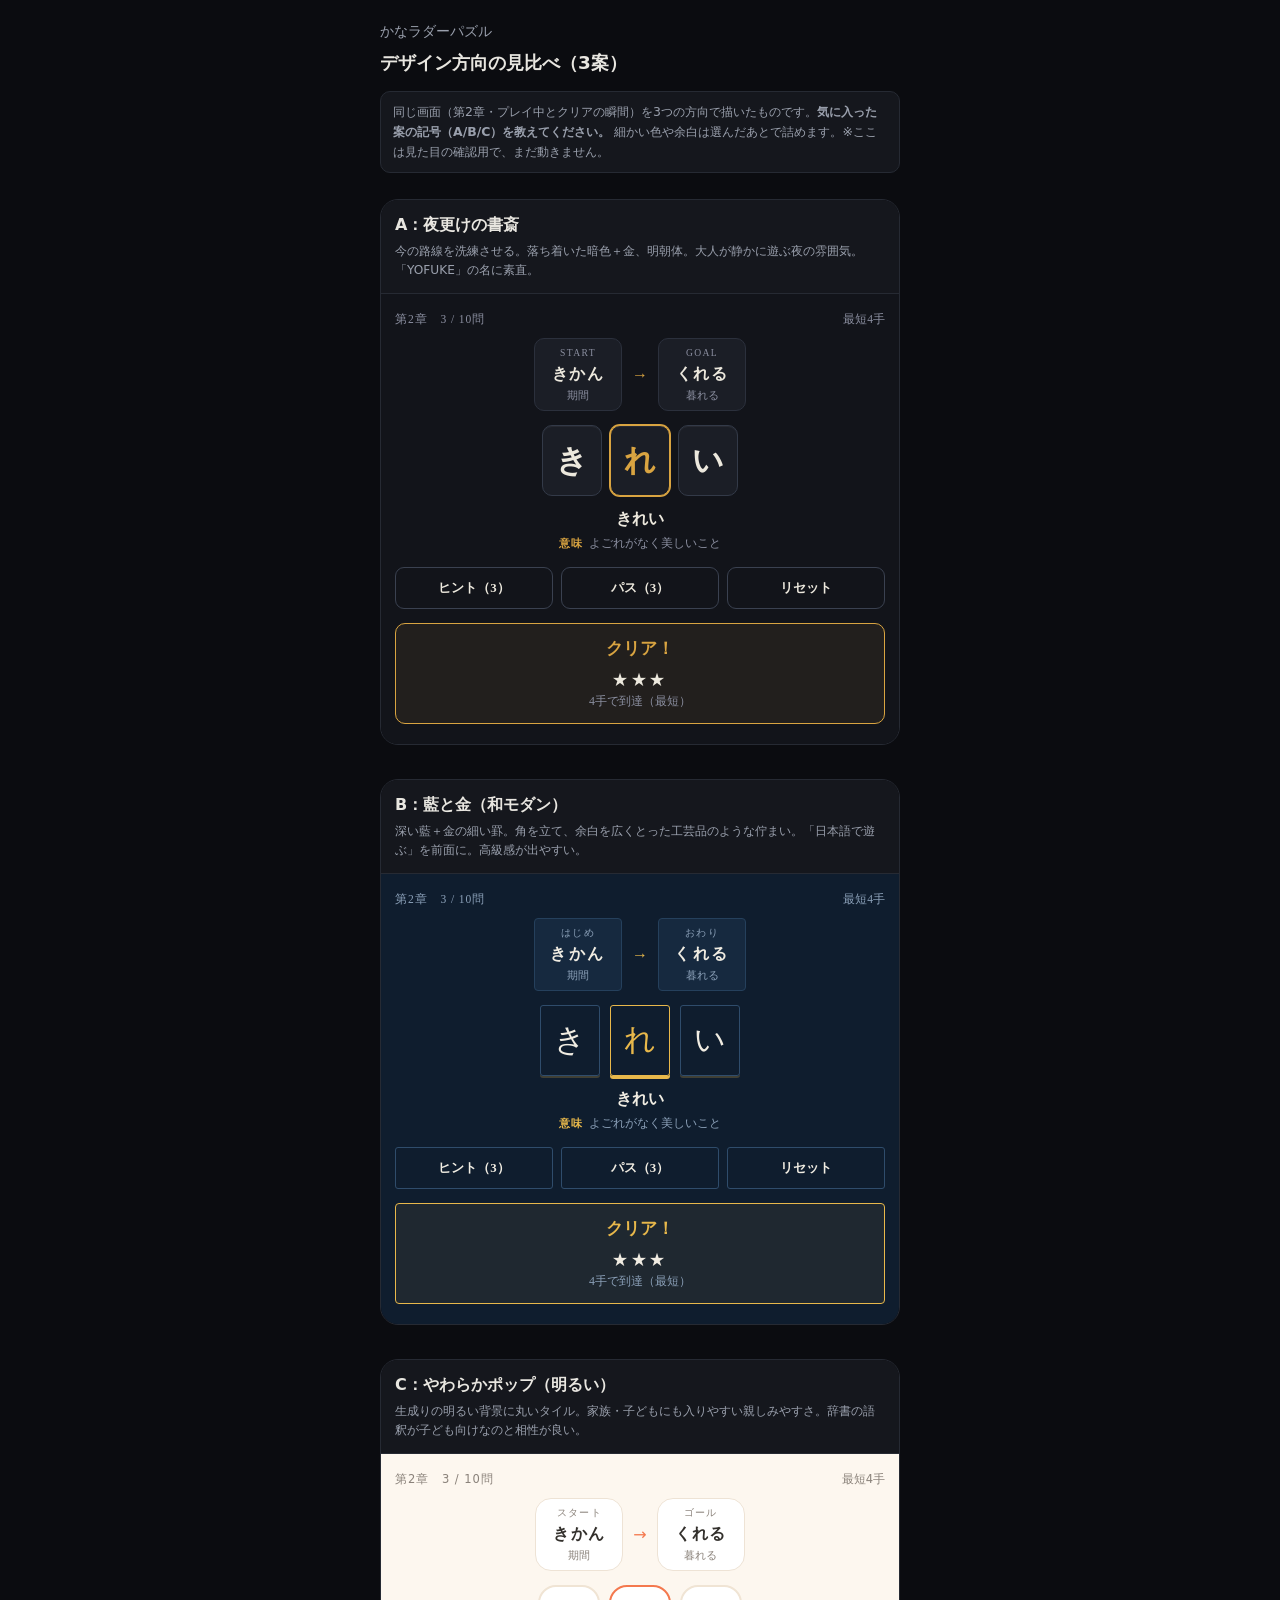
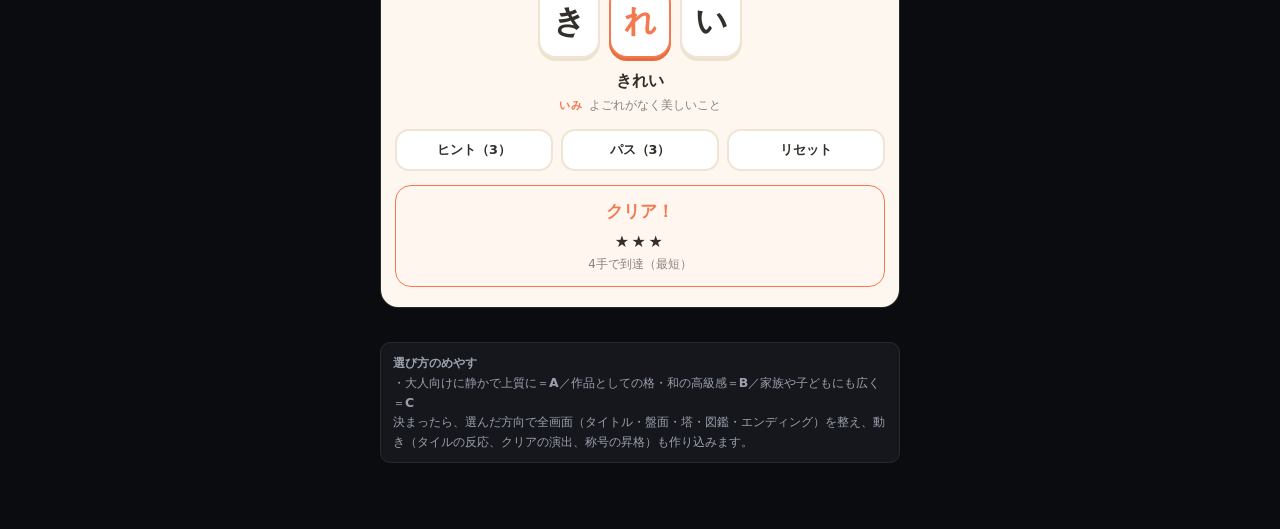
==== preview-p5-design/index.html @ 4128c2fc "publish(p5): デザイン方向の見比べページ(A/B/C)を公開 制作main 6411d1f のdesign/directions.html を preview-p5-design/ へ。n" ====
<!DOCTYPE html>
<html lang="ja">
<head>
<meta charset="UTF-8" />
<meta name="viewport" content="width=device-width, initial-scale=1.0, viewport-fit=cover" />
<meta name="robots" content="noindex,nofollow" />
<title>かなラダーパズル｜デザイン方向 見比べ</title>
<style>
  *{box-sizing:border-box}
  html,body{margin:0;padding:0}
  body{
    font-family:"Hiragino Sans","Noto Sans JP","Yu Gothic",system-ui,sans-serif;
    background:#0b0c10;color:#e8e6e0;line-height:1.6;
    padding:calc(env(safe-area-inset-top) + 20px) 14px calc(env(safe-area-inset-bottom) + 40px);
  }
  .wrap{max-width:520px;margin:0 auto}
  .lead{font-size:.86rem;color:#9aa0ad;margin:0 0 6px}
  h1{font-size:1.15rem;margin:0 0 6px}
  .note{font-size:.78rem;color:#9aa0ad;background:#15171d;border:1px solid #262a33;border-radius:10px;padding:10px 12px;margin:14px 0 26px}

  /* ── 各案の枠 ── */
  .dir{margin:0 0 34px;border-radius:18px;overflow:hidden;border:1px solid #262a33}
  .dir-head{padding:12px 14px;background:#15171d;border-bottom:1px solid #262a33}
  .dir-name{font-size:1rem;font-weight:700;margin:0}
  .dir-desc{font-size:.76rem;color:#9aa0ad;margin:4px 0 0}
  .screen{padding:16px 14px 20px}

  /* ── 共通の画面パーツ（配色は各案の変数で上書き） ── */
  .s{background:var(--bg);color:var(--fg);font-family:var(--font)}
  .s .bar{display:flex;justify-content:space-between;align-items:baseline;font-size:.72rem;color:var(--dim);margin-bottom:10px}
  .s .chap{letter-spacing:.08em}
  .s .goal{display:flex;align-items:center;justify-content:center;gap:10px;margin:0 0 14px}
  .s .gw{text-align:center;padding:6px 10px;border-radius:var(--r-sm);background:var(--surface);border:1px solid var(--line);min-width:88px}
  .s .gl{display:block;font-size:.6rem;color:var(--dim);letter-spacing:.14em}
  .s .gr{display:block;font-size:1.02rem;font-weight:700;letter-spacing:.08em}
  .s .gg{display:block;font-size:.68rem;color:var(--dim)}
  .s .arrow{color:var(--accent);font-size:1rem}
  .s .tiles{display:flex;gap:var(--tile-gap);justify-content:center;margin:6px 0 10px}
  .s .tile{
    width:var(--tile);height:calc(var(--tile) * 1.18);display:grid;place-items:center;
    font-size:calc(var(--tile) * .52);font-weight:var(--tile-weight);
    background:var(--tile-bg);border:var(--tile-border);border-radius:var(--r-tile);
    box-shadow:var(--tile-shadow);color:var(--tile-fg);
  }
  .s .tile.on{border-color:var(--accent);box-shadow:var(--tile-on-shadow);color:var(--accent)}
  .s .surface{text-align:center;font-size:1.02rem;font-weight:600;margin:2px 0 2px}
  .s .mean{text-align:center;font-size:.74rem;color:var(--dim);margin:0 0 14px}
  .s .mean b{color:var(--accent);font-weight:600;font-size:.66rem;letter-spacing:.1em;margin-right:6px}
  .s .acts{display:flex;gap:8px}
  .s .btn{
    flex:1;min-height:42px;border-radius:var(--r-btn);border:var(--btn-border);
    background:var(--btn-bg);color:var(--btn-fg);font:inherit;font-size:.8rem;font-weight:600;
  }
  .s .btn.primary{background:var(--accent);color:var(--accent-fg);border-color:transparent}
  .s .clear{
    margin-top:14px;border-radius:var(--r-sm);padding:12px;text-align:center;
    background:var(--clear-bg);border:1px solid var(--accent);
  }
  .s .clear .t{font-size:1.05rem;font-weight:700;color:var(--accent);margin:0 0 2px}
  .s .clear .d{font-size:.74rem;color:var(--dim);margin:0}
  .s .stars{font-size:1rem;letter-spacing:.16em;margin:4px 0 0}

  /* ══ A：夜更けの書斎 ══ */
  .A{
    --bg:#12141a;--surface:#1b1e26;--fg:#ece8dd;--dim:#8b8fa0;--line:#2b303c;
    --accent:#d9a441;--accent-fg:#1a1408;
    --font:"Hiragino Mincho ProN","Yu Mincho",serif;
    --tile:60px;--tile-gap:8px;--tile-weight:600;--tile-bg:#1b1e26;--tile-fg:#ece8dd;
    --tile-border:1px solid #333a48;--r-tile:10px;
    --tile-shadow:inset 0 1px 0 rgba(255,255,255,.05);
    --tile-on-shadow:0 0 0 1px #d9a441, inset 0 1px 0 rgba(255,255,255,.06);
    --r-sm:10px;--r-btn:9px;--btn-bg:transparent;--btn-fg:#ece8dd;--btn-border:1px solid #3a4150;
    --clear-bg:rgba(217,164,65,.08);
  }
  /* ══ B：藍と金（和モダン） ══ */
  .B{
    --bg:#0f1d2e;--surface:#16293f;--fg:#f0ece2;--dim:#8ba0b8;--line:#25405c;
    --accent:#e8b84b;--accent-fg:#14243a;
    --font:"Hiragino Mincho ProN","Yu Mincho",serif;
    --tile:60px;--tile-gap:10px;--tile-weight:500;--tile-bg:transparent;--tile-fg:#f0ece2;
    --tile-border:1px solid #2f4c6b;--r-tile:3px;
    --tile-shadow:0 2px 0 rgba(232,184,75,.22);
    --tile-on-shadow:0 3px 0 #e8b84b;
    --r-sm:4px;--r-btn:3px;--btn-bg:transparent;--btn-fg:#f0ece2;--btn-border:1px solid #2f4c6b;
    --clear-bg:rgba(232,184,75,.07);
  }
  .B .gr{letter-spacing:.16em}
  /* ══ C：やわらかポップ ══ */
  .C{
    --bg:#fdf7ef;--surface:#ffffff;--fg:#33302c;--dim:#8a827a;--line:#eee3d5;
    --accent:#f4794f;--accent-fg:#ffffff;
    --font:"Hiragino Sans","Noto Sans JP",system-ui,sans-serif;
    --tile:62px;--tile-gap:9px;--tile-weight:700;--tile-bg:#ffffff;--tile-fg:#33302c;
    --tile-border:2px solid #f0e4d4;--r-tile:18px;
    --tile-shadow:0 3px 0 #efe1cf;
    --tile-on-shadow:0 3px 0 #e86a3f;
    --r-sm:16px;--r-btn:14px;--btn-bg:#ffffff;--btn-fg:#33302c;--btn-border:2px solid #f0e4d4;
    --clear-bg:#fff6ef;
  }
</style>
</head>
<body>
<div class="wrap">
  <p class="lead">かなラダーパズル</p>
  <h1>デザイン方向の見比べ（3案）</h1>
  <p class="note">
    同じ画面（第2章・プレイ中とクリアの瞬間）を3つの方向で描いたものです。<b>気に入った案の記号（A/B/C）を教えてください。</b>
    細かい色や余白は選んだあとで詰めます。※ここは見た目の確認用で、まだ動きません。
  </p>

  <!-- A -->
  <section class="dir">
    <div class="dir-head">
      <p class="dir-name">A：夜更けの書斎</p>
      <p class="dir-desc">今の路線を洗練させる。落ち着いた暗色＋金、明朝体。大人が静かに遊ぶ夜の雰囲気。「YOFUKE」の名に素直。</p>
    </div>
    <div class="screen s A">
      <div class="bar"><span class="chap">第2章　3 / 10問</span><span>最短4手</span></div>
      <div class="goal">
        <div class="gw"><span class="gl">START</span><span class="gr">きかん</span><span class="gg">期間</span></div>
        <span class="arrow">→</span>
        <div class="gw"><span class="gl">GOAL</span><span class="gr">くれる</span><span class="gg">暮れる</span></div>
      </div>
      <div class="tiles"><div class="tile">き</div><div class="tile on">れ</div><div class="tile">い</div></div>
      <p class="surface">きれい</p>
      <p class="mean"><b>意味</b>よごれがなく美しいこと</p>
      <div class="acts"><button class="btn">ヒント（3）</button><button class="btn">パス（3）</button><button class="btn">リセット</button></div>
      <div class="clear">
        <p class="t">クリア！</p>
        <p class="stars">★★★</p>
        <p class="d">4手で到達（最短）</p>
      </div>
    </div>
  </section>

  <!-- B -->
  <section class="dir">
    <div class="dir-head">
      <p class="dir-name">B：藍と金（和モダン）</p>
      <p class="dir-desc">深い藍＋金の細い罫。角を立て、余白を広くとった工芸品のような佇まい。「日本語で遊ぶ」を前面に。高級感が出やすい。</p>
    </div>
    <div class="screen s B">
      <div class="bar"><span class="chap">第2章　3 / 10問</span><span>最短4手</span></div>
      <div class="goal">
        <div class="gw"><span class="gl">はじめ</span><span class="gr">きかん</span><span class="gg">期間</span></div>
        <span class="arrow">→</span>
        <div class="gw"><span class="gl">おわり</span><span class="gr">くれる</span><span class="gg">暮れる</span></div>
      </div>
      <div class="tiles"><div class="tile">き</div><div class="tile on">れ</div><div class="tile">い</div></div>
      <p class="surface">きれい</p>
      <p class="mean"><b>意味</b>よごれがなく美しいこと</p>
      <div class="acts"><button class="btn">ヒント（3）</button><button class="btn">パス（3）</button><button class="btn">リセット</button></div>
      <div class="clear">
        <p class="t">クリア！</p>
        <p class="stars">★★★</p>
        <p class="d">4手で到達（最短）</p>
      </div>
    </div>
  </section>

  <!-- C -->
  <section class="dir">
    <div class="dir-head">
      <p class="dir-name">C：やわらかポップ（明るい）</p>
      <p class="dir-desc">生成りの明るい背景に丸いタイル。家族・子どもにも入りやすい親しみやすさ。辞書の語釈が子ども向けなのと相性が良い。</p>
    </div>
    <div class="screen s C">
      <div class="bar"><span class="chap">第2章　3 / 10問</span><span>最短4手</span></div>
      <div class="goal">
        <div class="gw"><span class="gl">スタート</span><span class="gr">きかん</span><span class="gg">期間</span></div>
        <span class="arrow">→</span>
        <div class="gw"><span class="gl">ゴール</span><span class="gr">くれる</span><span class="gg">暮れる</span></div>
      </div>
      <div class="tiles"><div class="tile">き</div><div class="tile on">れ</div><div class="tile">い</div></div>
      <p class="surface">きれい</p>
      <p class="mean"><b>いみ</b>よごれがなく美しいこと</p>
      <div class="acts"><button class="btn">ヒント（3）</button><button class="btn">パス（3）</button><button class="btn">リセット</button></div>
      <div class="clear">
        <p class="t">クリア！</p>
        <p class="stars">★★★</p>
        <p class="d">4手で到達（最短）</p>
      </div>
    </div>
  </section>

  <p class="note">
    <b>選び方のめやす</b><br>
    ・大人向けに静かで上質に＝<b>A</b>／作品としての格・和の高級感＝<b>B</b>／家族や子どもにも広く＝<b>C</b><br>
    決まったら、選んだ方向で全画面（タイトル・盤面・塔・図鑑・エンディング）を整え、動き（タイルの反応、クリアの演出、称号の昇格）も作り込みます。
  </p>
</div>
</body>
</html>
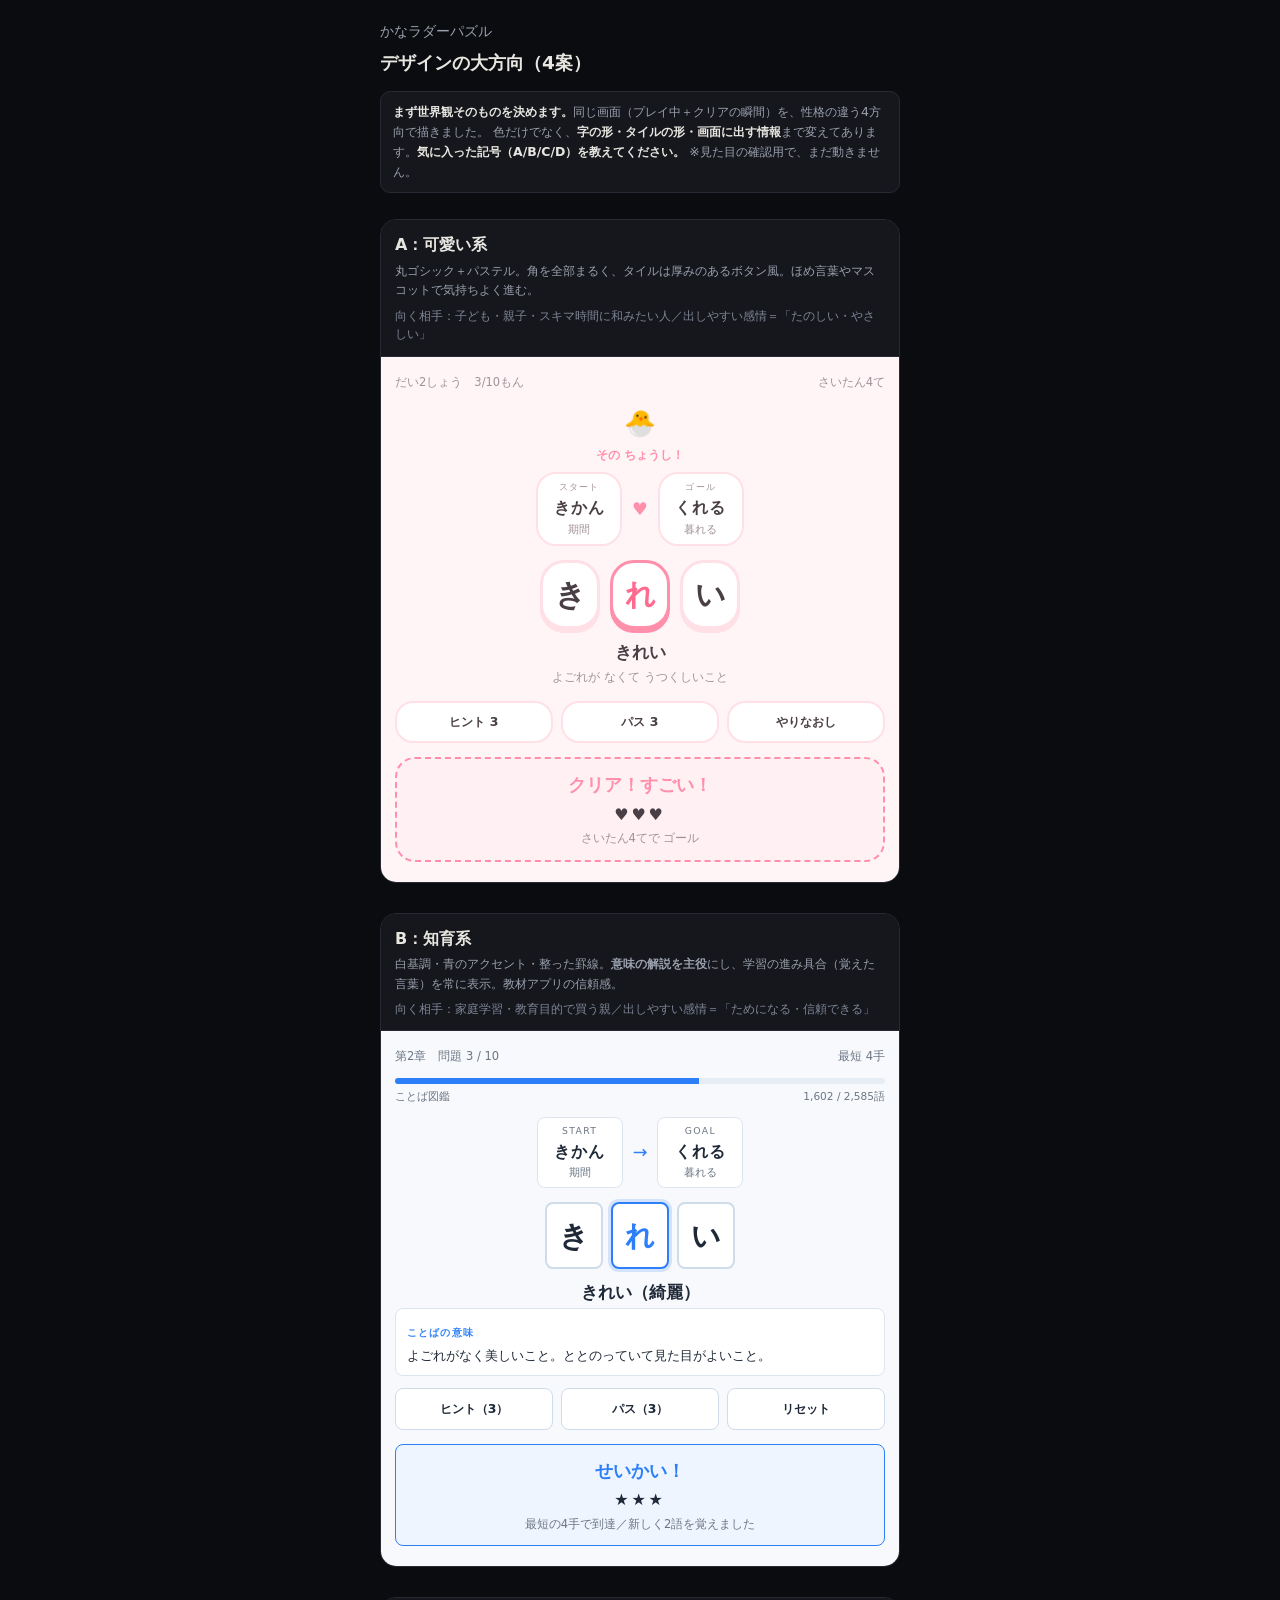
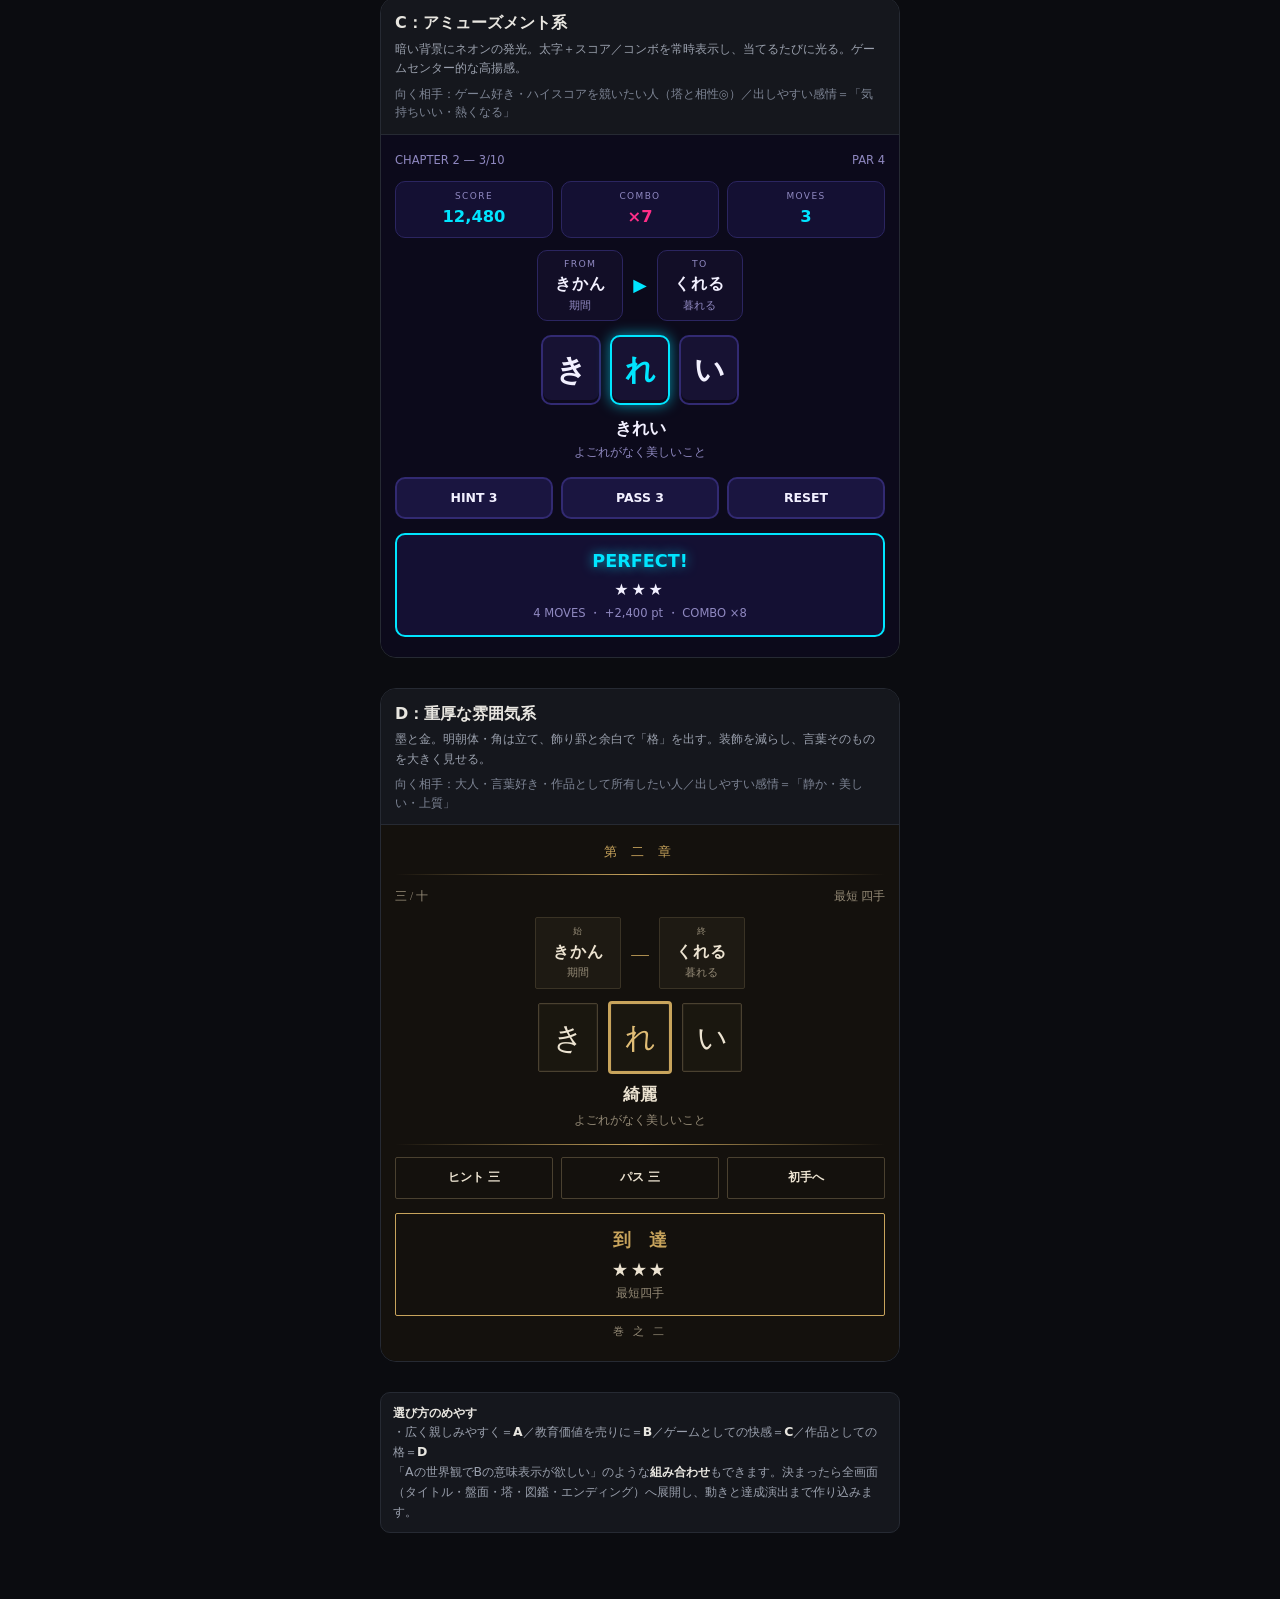
==== commit 078017e9: "publish(p5): デザイン案をジャンル別4方向へ差し替え 制作main 6169454 を反映（可愛い/知育/アミューズメント/重厚）。noindex。  Co-Authored-By: Cl" ====
--- a/preview-p5-design/index.html
+++ b/preview-p5-design/index.html
@@ -4,189 +4,238 @@
 <meta charset="UTF-8" />
 <meta name="viewport" content="width=device-width, initial-scale=1.0, viewport-fit=cover" />
 <meta name="robots" content="noindex,nofollow" />
-<title>かなラダーパズル｜デザイン方向 見比べ</title>
+<title>かなラダーパズル｜デザインの大方向 見比べ</title>
 <style>
   *{box-sizing:border-box}
   html,body{margin:0;padding:0}
   body{
     font-family:"Hiragino Sans","Noto Sans JP","Yu Gothic",system-ui,sans-serif;
     background:#0b0c10;color:#e8e6e0;line-height:1.6;
-    padding:calc(env(safe-area-inset-top) + 20px) 14px calc(env(safe-area-inset-bottom) + 40px);
+    padding:calc(env(safe-area-inset-top) + 20px) 12px calc(env(safe-area-inset-bottom) + 40px);
   }
   .wrap{max-width:520px;margin:0 auto}
   .lead{font-size:.86rem;color:#9aa0ad;margin:0 0 6px}
   h1{font-size:1.15rem;margin:0 0 6px}
   .note{font-size:.78rem;color:#9aa0ad;background:#15171d;border:1px solid #262a33;border-radius:10px;padding:10px 12px;margin:14px 0 26px}
-
-  /* ── 各案の枠 ── */
-  .dir{margin:0 0 34px;border-radius:18px;overflow:hidden;border:1px solid #262a33}
+  .note b{color:#e8e6e0}
+
+  .dir{margin:0 0 30px;border-radius:16px;overflow:hidden;border:1px solid #262a33}
   .dir-head{padding:12px 14px;background:#15171d;border-bottom:1px solid #262a33}
   .dir-name{font-size:1rem;font-weight:700;margin:0}
   .dir-desc{font-size:.76rem;color:#9aa0ad;margin:4px 0 0}
-  .screen{padding:16px 14px 20px}
-
-  /* ── 共通の画面パーツ（配色は各案の変数で上書き） ── */
-  .s{background:var(--bg);color:var(--fg);font-family:var(--font)}
-  .s .bar{display:flex;justify-content:space-between;align-items:baseline;font-size:.72rem;color:var(--dim);margin-bottom:10px}
-  .s .chap{letter-spacing:.08em}
+  .dir-for{font-size:.72rem;color:#7d8494;margin:6px 0 0}
+
+  /* ── 共通パーツ（各案の変数で性格を変える） ── */
+  .s{background:var(--bg);color:var(--fg);font-family:var(--font);padding:16px 14px 20px}
+  .s .bar{display:flex;justify-content:space-between;align-items:center;font-size:.72rem;color:var(--dim);margin-bottom:12px}
   .s .goal{display:flex;align-items:center;justify-content:center;gap:10px;margin:0 0 14px}
-  .s .gw{text-align:center;padding:6px 10px;border-radius:var(--r-sm);background:var(--surface);border:1px solid var(--line);min-width:88px}
-  .s .gl{display:block;font-size:.6rem;color:var(--dim);letter-spacing:.14em}
-  .s .gr{display:block;font-size:1.02rem;font-weight:700;letter-spacing:.08em}
-  .s .gg{display:block;font-size:.68rem;color:var(--dim)}
-  .s .arrow{color:var(--accent);font-size:1rem}
-  .s .tiles{display:flex;gap:var(--tile-gap);justify-content:center;margin:6px 0 10px}
+  .s .gw{text-align:center;padding:6px 10px;border-radius:var(--r-sm);background:var(--surface);border:var(--line-b);min-width:86px}
+  .s .gl{display:block;font-size:.58rem;color:var(--dim);letter-spacing:.14em}
+  .s .gr{display:block;font-size:1rem;font-weight:700;letter-spacing:.06em}
+  .s .gg{display:block;font-size:.66rem;color:var(--dim)}
+  .s .arrow{color:var(--accent);font-size:1.1rem}
+  .s .tiles{display:flex;gap:var(--tile-gap);justify-content:center;margin:8px 0 10px}
   .s .tile{
-    width:var(--tile);height:calc(var(--tile) * 1.18);display:grid;place-items:center;
-    font-size:calc(var(--tile) * .52);font-weight:var(--tile-weight);
+    width:var(--tile);height:calc(var(--tile) * 1.16);display:grid;place-items:center;
+    font-size:calc(var(--tile) * .5);font-weight:var(--tile-weight);
     background:var(--tile-bg);border:var(--tile-border);border-radius:var(--r-tile);
     box-shadow:var(--tile-shadow);color:var(--tile-fg);
   }
-  .s .tile.on{border-color:var(--accent);box-shadow:var(--tile-on-shadow);color:var(--accent)}
-  .s .surface{text-align:center;font-size:1.02rem;font-weight:600;margin:2px 0 2px}
-  .s .mean{text-align:center;font-size:.74rem;color:var(--dim);margin:0 0 14px}
-  .s .mean b{color:var(--accent);font-weight:600;font-size:.66rem;letter-spacing:.1em;margin-right:6px}
+  .s .tile.on{border-color:var(--accent);box-shadow:var(--tile-on-shadow);color:var(--tile-on-fg)}
+  .s .surface{text-align:center;font-size:1.05rem;font-weight:700;margin:2px 0}
+  .s .mean{font-size:.75rem;color:var(--dim);margin:0 0 14px;text-align:center}
   .s .acts{display:flex;gap:8px}
-  .s .btn{
-    flex:1;min-height:42px;border-radius:var(--r-btn);border:var(--btn-border);
-    background:var(--btn-bg);color:var(--btn-fg);font:inherit;font-size:.8rem;font-weight:600;
-  }
-  .s .btn.primary{background:var(--accent);color:var(--accent-fg);border-color:transparent}
-  .s .clear{
-    margin-top:14px;border-radius:var(--r-sm);padding:12px;text-align:center;
-    background:var(--clear-bg);border:1px solid var(--accent);
-  }
-  .s .clear .t{font-size:1.05rem;font-weight:700;color:var(--accent);margin:0 0 2px}
-  .s .clear .d{font-size:.74rem;color:var(--dim);margin:0}
-  .s .stars{font-size:1rem;letter-spacing:.16em;margin:4px 0 0}
-
-  /* ══ A：夜更けの書斎 ══ */
+  .s .btn{flex:1;min-height:42px;border-radius:var(--r-btn);border:var(--btn-border);background:var(--btn-bg);color:var(--btn-fg);font:inherit;font-size:.78rem;font-weight:700}
+  .s .clear{margin-top:14px;border-radius:var(--r-sm);padding:12px;text-align:center;background:var(--clear-bg);border:var(--clear-border)}
+  .s .clear .t{font-size:1.1rem;font-weight:800;color:var(--accent);margin:0 0 2px}
+  .s .clear .d{font-size:.72rem;color:var(--dim);margin:2px 0 0}
+  .s .stars{font-size:1rem;letter-spacing:.18em;margin:2px 0 0}
+
+  /* ══ A：可愛い系 ══ */
   .A{
-    --bg:#12141a;--surface:#1b1e26;--fg:#ece8dd;--dim:#8b8fa0;--line:#2b303c;
-    --accent:#d9a441;--accent-fg:#1a1408;
+    --bg:#fff5f7;--surface:#ffffff;--fg:#4a3f45;--dim:#a3919a;
+    --accent:#ff8fab;--line-b:2px solid #ffe0e7;
+    --font:"Hiragino Maru Gothic ProN","Quicksand",system-ui,sans-serif;
+    --tile:60px;--tile-gap:10px;--tile-weight:700;--tile-bg:#fff;--tile-fg:#4a3f45;--tile-on-fg:#ff6b8f;
+    --tile-border:3px solid #ffe0e7;--r-tile:24px;
+    --tile-shadow:0 4px 0 #ffe0e7;--tile-on-shadow:0 4px 0 #ff8fab;
+    --r-sm:20px;--r-btn:18px;--btn-bg:#fff;--btn-fg:#4a3f45;--btn-border:2px solid #ffe0e7;
+    --clear-bg:#fff0f4;--clear-border:2px dashed #ff8fab;
+  }
+  .A .mascot{text-align:center;font-size:1.6rem;margin:0 0 2px}
+  .A .cheer{text-align:center;font-size:.72rem;color:#ff8fab;font-weight:700;margin:0 0 8px}
+
+  /* ══ B：知育系 ══ */
+  .B{
+    --bg:#f7f9fc;--surface:#ffffff;--fg:#1f2937;--dim:#6b7684;
+    --accent:#2d7ff9;--line-b:1px solid #dde5ee;
+    --font:"Hiragino Sans","Noto Sans JP",system-ui,sans-serif;
+    --tile:58px;--tile-gap:8px;--tile-weight:700;--tile-bg:#fff;--tile-fg:#1f2937;--tile-on-fg:#2d7ff9;
+    --tile-border:2px solid #cfdcea;--r-tile:8px;
+    --tile-shadow:none;--tile-on-shadow:0 0 0 3px rgba(45,127,249,.18);
+    --r-sm:8px;--r-btn:8px;--btn-bg:#fff;--btn-fg:#1f2937;--btn-border:1px solid #cfdcea;
+    --clear-bg:#eef5ff;--clear-border:1px solid #2d7ff9;
+  }
+  .B .learn{background:#fff;border:1px solid #dde5ee;border-radius:8px;padding:9px 11px;margin:0 0 12px}
+  .B .learn .lab{font-size:.6rem;letter-spacing:.12em;color:#2d7ff9;font-weight:700}
+  .B .learn .txt{font-size:.8rem;margin:2px 0 0;color:#1f2937}
+  .B .prog{height:6px;border-radius:99px;background:#e6edf5;margin:9px 0 12px;overflow:hidden}
+  .B .prog i{display:block;height:100%;width:62%;background:#2d7ff9}
+  .B .progtxt{display:flex;justify-content:space-between;font-size:.66rem;color:#6b7684;margin:-8px 0 12px}
+
+  /* ══ C：アミューズメント系 ══ */
+  .C{
+    --bg:#0c0a1b;--surface:#16123099;--fg:#f2f0ff;--dim:#8f88c0;
+    --accent:#00e5ff;--line-b:1px solid #2b2560;
+    --font:"Hiragino Sans","Noto Sans JP",system-ui,sans-serif;
+    --tile:60px;--tile-gap:9px;--tile-weight:800;--tile-bg:#171233;--tile-fg:#f2f0ff;--tile-on-fg:#00e5ff;
+    --tile-border:2px solid #322a72;--r-tile:10px;
+    --tile-shadow:inset 0 -3px 0 rgba(0,0,0,.45);
+    --tile-on-shadow:0 0 14px rgba(0,229,255,.6), inset 0 -3px 0 rgba(0,0,0,.45);
+    --r-sm:10px;--r-btn:10px;--btn-bg:#1a1540;--btn-fg:#f2f0ff;--btn-border:2px solid #322a72;
+    --clear-bg:#141033;--clear-border:2px solid #00e5ff;
+  }
+  .C .score{display:flex;gap:8px;margin:0 0 12px}
+  .C .sc{flex:1;background:#141033;border:1px solid #2b2560;border-radius:10px;padding:7px 9px;text-align:center}
+  .C .sc .k{display:block;font-size:.56rem;letter-spacing:.16em;color:#8f88c0}
+  .C .sc .v{display:block;font-size:1.02rem;font-weight:800;color:#00e5ff}
+  .C .sc.hot .v{color:#ff2e88}
+  .C .clear .t{text-shadow:0 0 12px rgba(0,229,255,.7)}
+
+  /* ══ D：重厚系 ══ */
+  .D{
+    --bg:#14110d;--surface:#1e1a13;--fg:#ece3d1;--dim:#948a76;
+    --accent:#c8a45c;--line-b:1px solid #3a3325;
     --font:"Hiragino Mincho ProN","Yu Mincho",serif;
-    --tile:60px;--tile-gap:8px;--tile-weight:600;--tile-bg:#1b1e26;--tile-fg:#ece8dd;
-    --tile-border:1px solid #333a48;--r-tile:10px;
-    --tile-shadow:inset 0 1px 0 rgba(255,255,255,.05);
-    --tile-on-shadow:0 0 0 1px #d9a441, inset 0 1px 0 rgba(255,255,255,.06);
-    --r-sm:10px;--r-btn:9px;--btn-bg:transparent;--btn-fg:#ece8dd;--btn-border:1px solid #3a4150;
-    --clear-bg:rgba(217,164,65,.08);
-  }
-  /* ══ B：藍と金（和モダン） ══ */
-  .B{
-    --bg:#0f1d2e;--surface:#16293f;--fg:#f0ece2;--dim:#8ba0b8;--line:#25405c;
-    --accent:#e8b84b;--accent-fg:#14243a;
-    --font:"Hiragino Mincho ProN","Yu Mincho",serif;
-    --tile:60px;--tile-gap:10px;--tile-weight:500;--tile-bg:transparent;--tile-fg:#f0ece2;
-    --tile-border:1px solid #2f4c6b;--r-tile:3px;
-    --tile-shadow:0 2px 0 rgba(232,184,75,.22);
-    --tile-on-shadow:0 3px 0 #e8b84b;
-    --r-sm:4px;--r-btn:3px;--btn-bg:transparent;--btn-fg:#f0ece2;--btn-border:1px solid #2f4c6b;
-    --clear-bg:rgba(232,184,75,.07);
-  }
-  .B .gr{letter-spacing:.16em}
-  /* ══ C：やわらかポップ ══ */
-  .C{
-    --bg:#fdf7ef;--surface:#ffffff;--fg:#33302c;--dim:#8a827a;--line:#eee3d5;
-    --accent:#f4794f;--accent-fg:#ffffff;
-    --font:"Hiragino Sans","Noto Sans JP",system-ui,sans-serif;
-    --tile:62px;--tile-gap:9px;--tile-weight:700;--tile-bg:#ffffff;--tile-fg:#33302c;
-    --tile-border:2px solid #f0e4d4;--r-tile:18px;
-    --tile-shadow:0 3px 0 #efe1cf;
-    --tile-on-shadow:0 3px 0 #e86a3f;
-    --r-sm:16px;--r-btn:14px;--btn-bg:#ffffff;--btn-fg:#33302c;--btn-border:2px solid #f0e4d4;
-    --clear-bg:#fff6ef;
-  }
+    --tile:60px;--tile-gap:12px;--tile-weight:500;--tile-bg:#1a170f;--tile-fg:#ece3d1;--tile-on-fg:#e0bd76;
+    --tile-border:1px solid #4a4130;--r-tile:2px;
+    --tile-shadow:inset 0 0 0 1px #241f16;--tile-on-shadow:inset 0 0 0 1px #241f16, 0 0 0 2px #c8a45c;
+    --r-sm:2px;--r-btn:2px;--btn-bg:transparent;--btn-fg:#ece3d1;--btn-border:1px solid #4a4130;
+    --clear-bg:transparent;--clear-border:1px solid #c8a45c;
+  }
+  .D .rule{height:1px;background:linear-gradient(90deg,transparent,#c8a45c,transparent);margin:12px 0}
+  .D .chapter{text-align:center;font-size:.82rem;letter-spacing:.4em;color:#c8a45c;margin:0}
+  .D .seal{text-align:center;font-size:.66rem;color:#948a76;letter-spacing:.3em;margin:8px 0 0}
 </style>
 </head>
 <body>
 <div class="wrap">
   <p class="lead">かなラダーパズル</p>
-  <h1>デザイン方向の見比べ（3案）</h1>
+  <h1>デザインの大方向（4案）</h1>
   <p class="note">
-    同じ画面（第2章・プレイ中とクリアの瞬間）を3つの方向で描いたものです。<b>気に入った案の記号（A/B/C）を教えてください。</b>
-    細かい色や余白は選んだあとで詰めます。※ここは見た目の確認用で、まだ動きません。
+    <b>まず世界観そのものを決めます。</b>同じ画面（プレイ中＋クリアの瞬間）を、性格の違う4方向で描きました。
+    色だけでなく、<b>字の形・タイルの形・画面に出す情報</b>まで変えてあります。<b>気に入った記号（A/B/C/D）を教えてください。</b>
+    ※見た目の確認用で、まだ動きません。
   </p>
 
-  <!-- A -->
-  <section class="dir">
-    <div class="dir-head">
-      <p class="dir-name">A：夜更けの書斎</p>
-      <p class="dir-desc">今の路線を洗練させる。落ち着いた暗色＋金、明朝体。大人が静かに遊ぶ夜の雰囲気。「YOFUKE」の名に素直。</p>
-    </div>
-    <div class="screen s A">
-      <div class="bar"><span class="chap">第2章　3 / 10問</span><span>最短4手</span></div>
+  <!-- A 可愛い系 -->
+  <section class="dir">
+    <div class="dir-head">
+      <p class="dir-name">A：可愛い系</p>
+      <p class="dir-desc">丸ゴシック＋パステル。角を全部まるく、タイルは厚みのあるボタン風。ほめ言葉やマスコットで気持ちよく進む。</p>
+      <p class="dir-for">向く相手：子ども・親子・スキマ時間に和みたい人／出しやすい感情＝「たのしい・やさしい」</p>
+    </div>
+    <div class="s A">
+      <div class="bar"><span>だい2しょう　3/10もん</span><span>さいたん4て</span></div>
+      <p class="mascot">🐣</p>
+      <p class="cheer">その ちょうし！</p>
+      <div class="goal">
+        <div class="gw"><span class="gl">スタート</span><span class="gr">きかん</span><span class="gg">期間</span></div>
+        <span class="arrow">♥</span>
+        <div class="gw"><span class="gl">ゴール</span><span class="gr">くれる</span><span class="gg">暮れる</span></div>
+      </div>
+      <div class="tiles"><div class="tile">き</div><div class="tile on">れ</div><div class="tile">い</div></div>
+      <p class="surface">きれい</p>
+      <p class="mean">よごれが なくて うつくしいこと</p>
+      <div class="acts"><button class="btn">ヒント 3</button><button class="btn">パス 3</button><button class="btn">やりなおし</button></div>
+      <div class="clear"><p class="t">クリア！すごい！</p><p class="stars">♥♥♥</p><p class="d">さいたん4てで ゴール</p></div>
+    </div>
+  </section>
+
+  <!-- B 知育系 -->
+  <section class="dir">
+    <div class="dir-head">
+      <p class="dir-name">B：知育系</p>
+      <p class="dir-desc">白基調・青のアクセント・整った罫線。<b>意味の解説を主役</b>にし、学習の進み具合（覚えた言葉）を常に表示。教材アプリの信頼感。</p>
+      <p class="dir-for">向く相手：家庭学習・教育目的で買う親／出しやすい感情＝「ためになる・信頼できる」</p>
+    </div>
+    <div class="s B">
+      <div class="bar"><span>第2章　問題 3 / 10</span><span>最短 4手</span></div>
+      <div class="prog"><i></i></div>
+      <div class="progtxt"><span>ことば図鑑</span><span>1,602 / 2,585語</span></div>
       <div class="goal">
         <div class="gw"><span class="gl">START</span><span class="gr">きかん</span><span class="gg">期間</span></div>
         <span class="arrow">→</span>
         <div class="gw"><span class="gl">GOAL</span><span class="gr">くれる</span><span class="gg">暮れる</span></div>
       </div>
       <div class="tiles"><div class="tile">き</div><div class="tile on">れ</div><div class="tile">い</div></div>
+      <p class="surface">きれい（綺麗）</p>
+      <div class="learn">
+        <span class="lab">ことばの意味</span>
+        <p class="txt">よごれがなく美しいこと。ととのっていて見た目がよいこと。</p>
+      </div>
+      <div class="acts"><button class="btn">ヒント（3）</button><button class="btn">パス（3）</button><button class="btn">リセット</button></div>
+      <div class="clear"><p class="t">せいかい！</p><p class="stars">★★★</p><p class="d">最短の4手で到達／新しく2語を覚えました</p></div>
+    </div>
+  </section>
+
+  <!-- C アミューズメント系 -->
+  <section class="dir">
+    <div class="dir-head">
+      <p class="dir-name">C：アミューズメント系</p>
+      <p class="dir-desc">暗い背景にネオンの発光。太字＋スコア／コンボを常時表示し、当てるたびに光る。ゲームセンター的な高揚感。</p>
+      <p class="dir-for">向く相手：ゲーム好き・ハイスコアを競いたい人（塔と相性◎）／出しやすい感情＝「気持ちいい・熱くなる」</p>
+    </div>
+    <div class="s C">
+      <div class="bar"><span>CHAPTER 2 — 3/10</span><span>PAR 4</span></div>
+      <div class="score">
+        <div class="sc"><span class="k">SCORE</span><span class="v">12,480</span></div>
+        <div class="sc hot"><span class="k">COMBO</span><span class="v">×7</span></div>
+        <div class="sc"><span class="k">MOVES</span><span class="v">3</span></div>
+      </div>
+      <div class="goal">
+        <div class="gw"><span class="gl">FROM</span><span class="gr">きかん</span><span class="gg">期間</span></div>
+        <span class="arrow">▶</span>
+        <div class="gw"><span class="gl">TO</span><span class="gr">くれる</span><span class="gg">暮れる</span></div>
+      </div>
+      <div class="tiles"><div class="tile">き</div><div class="tile on">れ</div><div class="tile">い</div></div>
       <p class="surface">きれい</p>
-      <p class="mean"><b>意味</b>よごれがなく美しいこと</p>
-      <div class="acts"><button class="btn">ヒント（3）</button><button class="btn">パス（3）</button><button class="btn">リセット</button></div>
-      <div class="clear">
-        <p class="t">クリア！</p>
-        <p class="stars">★★★</p>
-        <p class="d">4手で到達（最短）</p>
-      </div>
-    </div>
-  </section>
-
-  <!-- B -->
-  <section class="dir">
-    <div class="dir-head">
-      <p class="dir-name">B：藍と金（和モダン）</p>
-      <p class="dir-desc">深い藍＋金の細い罫。角を立て、余白を広くとった工芸品のような佇まい。「日本語で遊ぶ」を前面に。高級感が出やすい。</p>
-    </div>
-    <div class="screen s B">
-      <div class="bar"><span class="chap">第2章　3 / 10問</span><span>最短4手</span></div>
-      <div class="goal">
-        <div class="gw"><span class="gl">はじめ</span><span class="gr">きかん</span><span class="gg">期間</span></div>
-        <span class="arrow">→</span>
-        <div class="gw"><span class="gl">おわり</span><span class="gr">くれる</span><span class="gg">暮れる</span></div>
-      </div>
-      <div class="tiles"><div class="tile">き</div><div class="tile on">れ</div><div class="tile">い</div></div>
-      <p class="surface">きれい</p>
-      <p class="mean"><b>意味</b>よごれがなく美しいこと</p>
-      <div class="acts"><button class="btn">ヒント（3）</button><button class="btn">パス（3）</button><button class="btn">リセット</button></div>
-      <div class="clear">
-        <p class="t">クリア！</p>
-        <p class="stars">★★★</p>
-        <p class="d">4手で到達（最短）</p>
-      </div>
-    </div>
-  </section>
-
-  <!-- C -->
-  <section class="dir">
-    <div class="dir-head">
-      <p class="dir-name">C：やわらかポップ（明るい）</p>
-      <p class="dir-desc">生成りの明るい背景に丸いタイル。家族・子どもにも入りやすい親しみやすさ。辞書の語釈が子ども向けなのと相性が良い。</p>
-    </div>
-    <div class="screen s C">
-      <div class="bar"><span class="chap">第2章　3 / 10問</span><span>最短4手</span></div>
-      <div class="goal">
-        <div class="gw"><span class="gl">スタート</span><span class="gr">きかん</span><span class="gg">期間</span></div>
-        <span class="arrow">→</span>
-        <div class="gw"><span class="gl">ゴール</span><span class="gr">くれる</span><span class="gg">暮れる</span></div>
-      </div>
-      <div class="tiles"><div class="tile">き</div><div class="tile on">れ</div><div class="tile">い</div></div>
-      <p class="surface">きれい</p>
-      <p class="mean"><b>いみ</b>よごれがなく美しいこと</p>
-      <div class="acts"><button class="btn">ヒント（3）</button><button class="btn">パス（3）</button><button class="btn">リセット</button></div>
-      <div class="clear">
-        <p class="t">クリア！</p>
-        <p class="stars">★★★</p>
-        <p class="d">4手で到達（最短）</p>
-      </div>
+      <p class="mean">よごれがなく美しいこと</p>
+      <div class="acts"><button class="btn">HINT 3</button><button class="btn">PASS 3</button><button class="btn">RESET</button></div>
+      <div class="clear"><p class="t">PERFECT!</p><p class="stars">★★★</p><p class="d">4 MOVES ・ +2,400 pt ・ COMBO ×8</p></div>
+    </div>
+  </section>
+
+  <!-- D 重厚系 -->
+  <section class="dir">
+    <div class="dir-head">
+      <p class="dir-name">D：重厚な雰囲気系</p>
+      <p class="dir-desc">墨と金。明朝体・角は立て、飾り罫と余白で「格」を出す。装飾を減らし、言葉そのものを大きく見せる。</p>
+      <p class="dir-for">向く相手：大人・言葉好き・作品として所有したい人／出しやすい感情＝「静か・美しい・上質」</p>
+    </div>
+    <div class="s D">
+      <p class="chapter">第 二 章</p>
+      <div class="rule"></div>
+      <div class="bar"><span>三 / 十</span><span>最短 四手</span></div>
+      <div class="goal">
+        <div class="gw"><span class="gl">始</span><span class="gr">きかん</span><span class="gg">期間</span></div>
+        <span class="arrow">—</span>
+        <div class="gw"><span class="gl">終</span><span class="gr">くれる</span><span class="gg">暮れる</span></div>
+      </div>
+      <div class="tiles"><div class="tile">き</div><div class="tile on">れ</div><div class="tile">い</div></div>
+      <p class="surface">綺麗</p>
+      <p class="mean">よごれがなく美しいこと</p>
+      <div class="rule"></div>
+      <div class="acts"><button class="btn">ヒント 三</button><button class="btn">パス 三</button><button class="btn">初手へ</button></div>
+      <div class="clear"><p class="t">到　達</p><p class="stars">★★★</p><p class="d">最短四手</p></div>
+      <p class="seal">巻 之 二</p>
     </div>
   </section>
 
   <p class="note">
     <b>選び方のめやす</b><br>
-    ・大人向けに静かで上質に＝<b>A</b>／作品としての格・和の高級感＝<b>B</b>／家族や子どもにも広く＝<b>C</b><br>
-    決まったら、選んだ方向で全画面（タイトル・盤面・塔・図鑑・エンディング）を整え、動き（タイルの反応、クリアの演出、称号の昇格）も作り込みます。
+    ・広く親しみやすく＝<b>A</b>／教育価値を売りに＝<b>B</b>／ゲームとしての快感＝<b>C</b>／作品としての格＝<b>D</b><br>
+    「Aの世界観でBの意味表示が欲しい」のような<b>組み合わせ</b>もできます。決まったら全画面（タイトル・盤面・塔・図鑑・エンディング）へ展開し、動きと達成演出まで作り込みます。
   </p>
 </div>
 </body>
